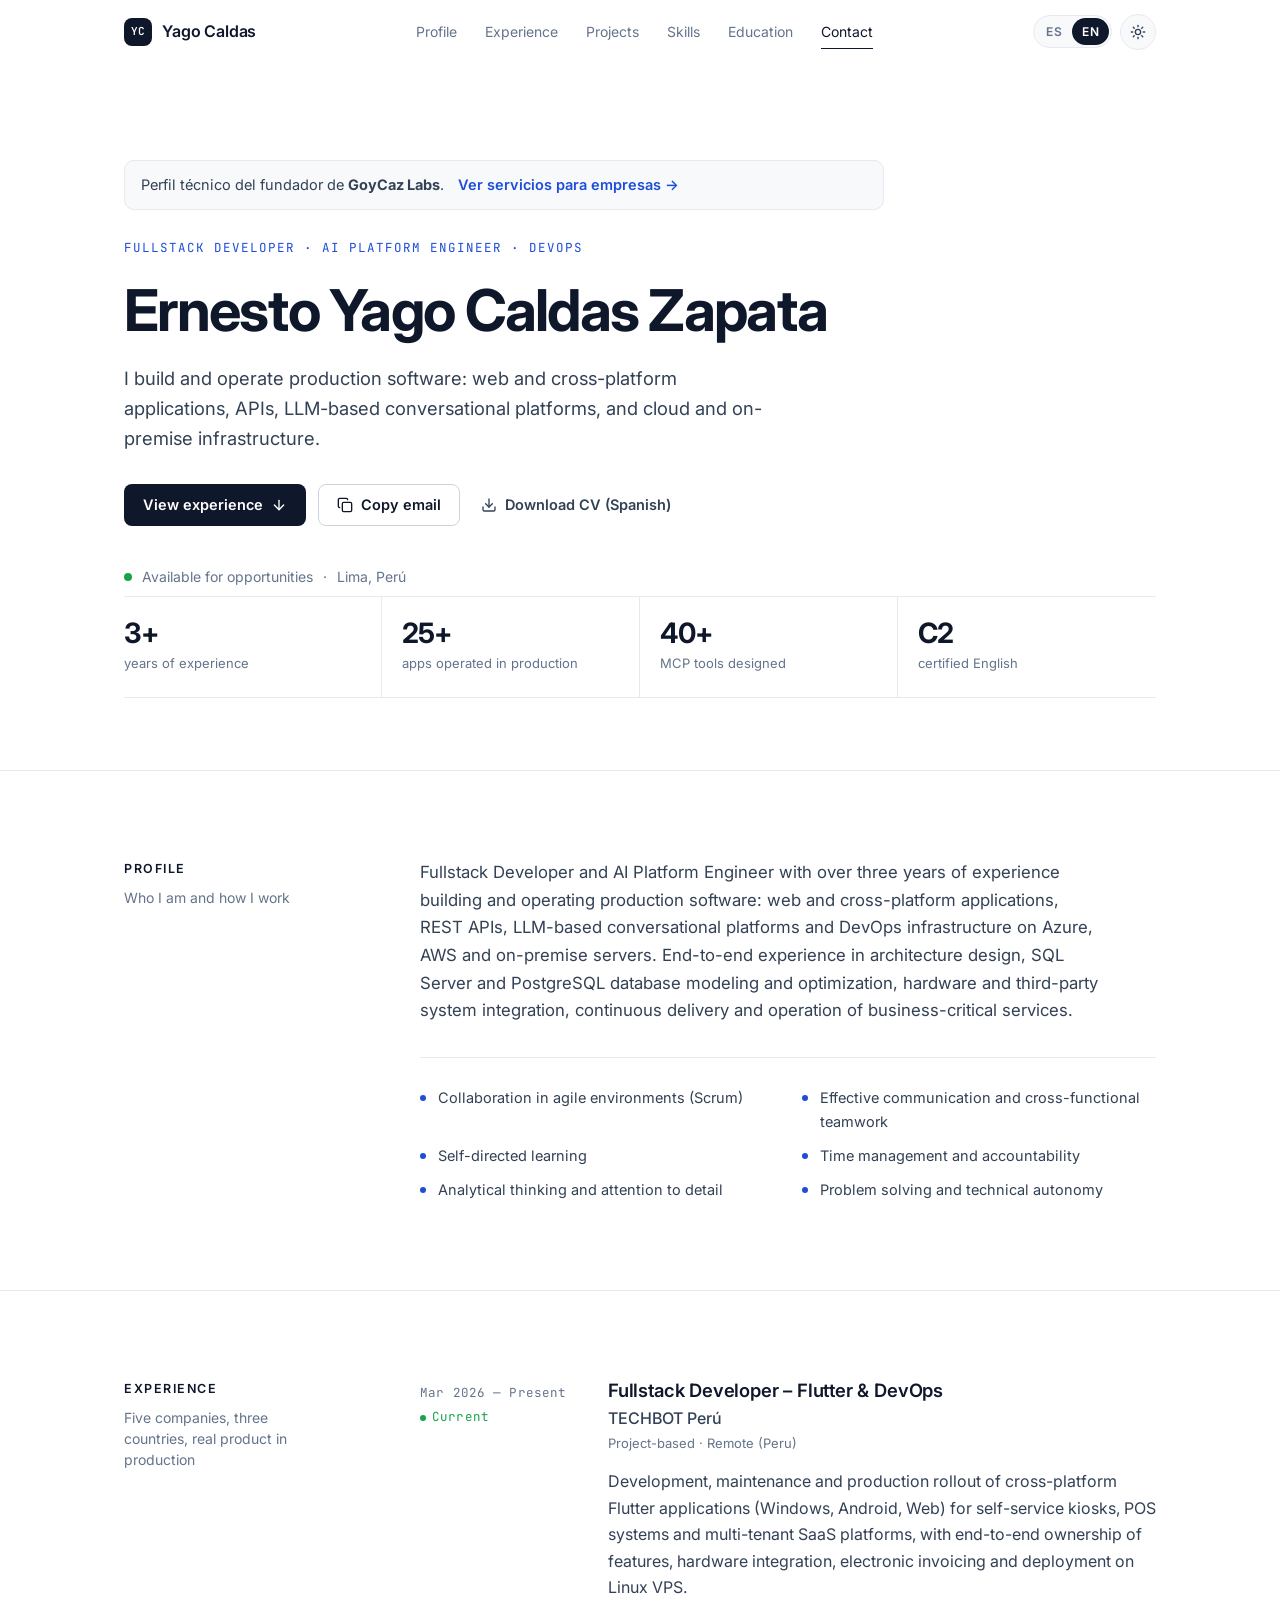
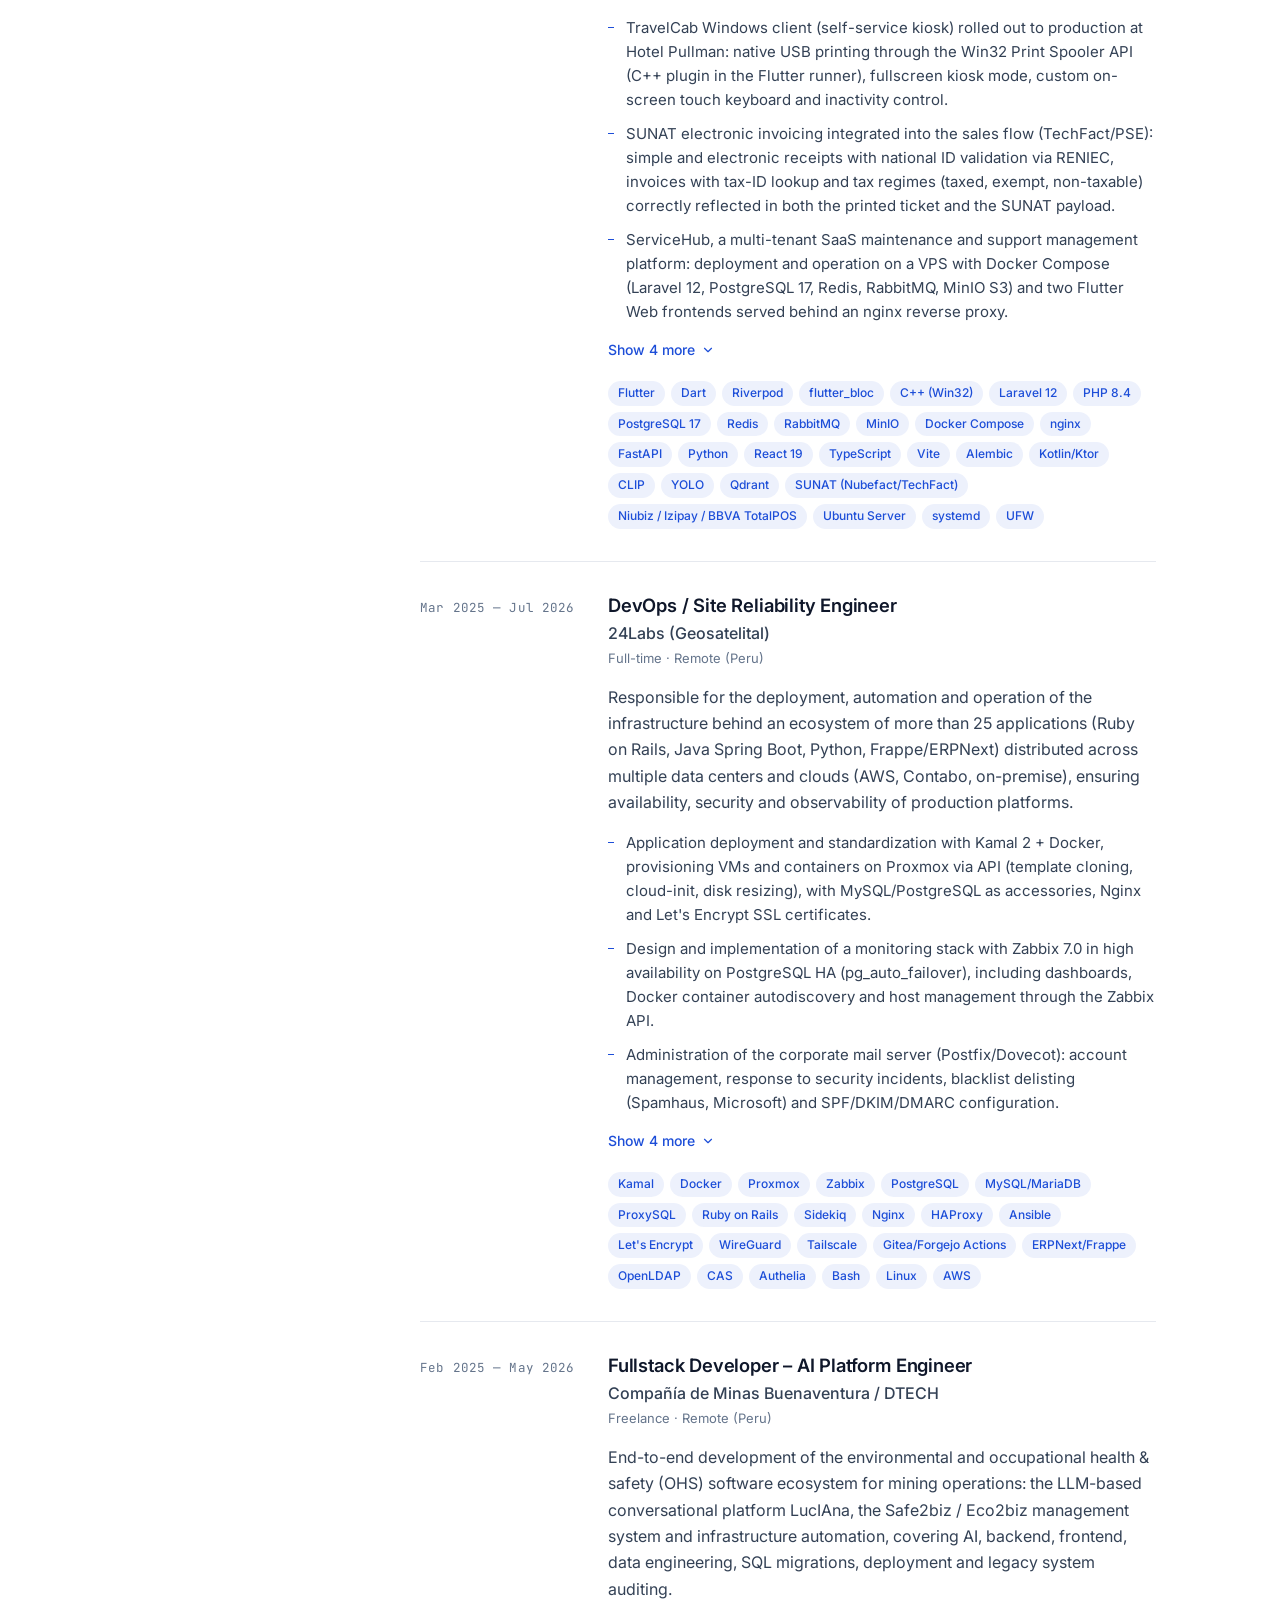
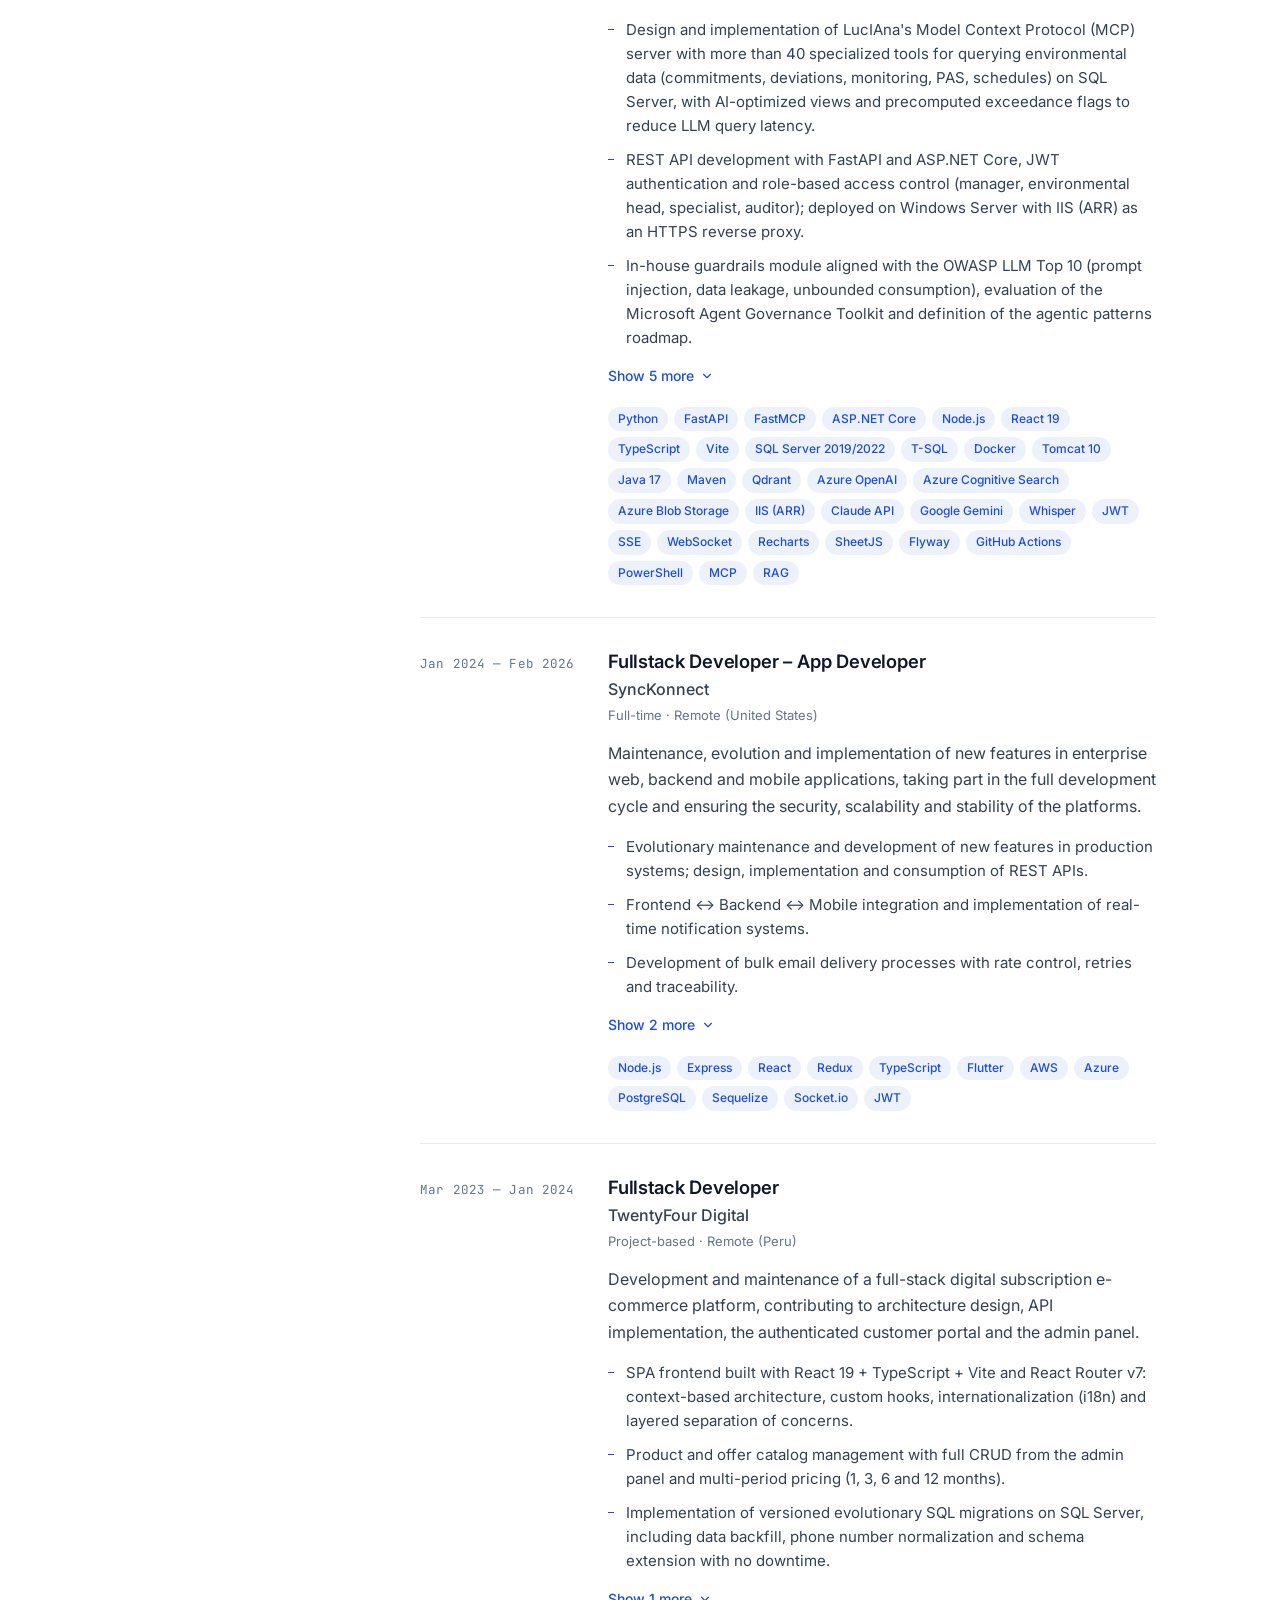
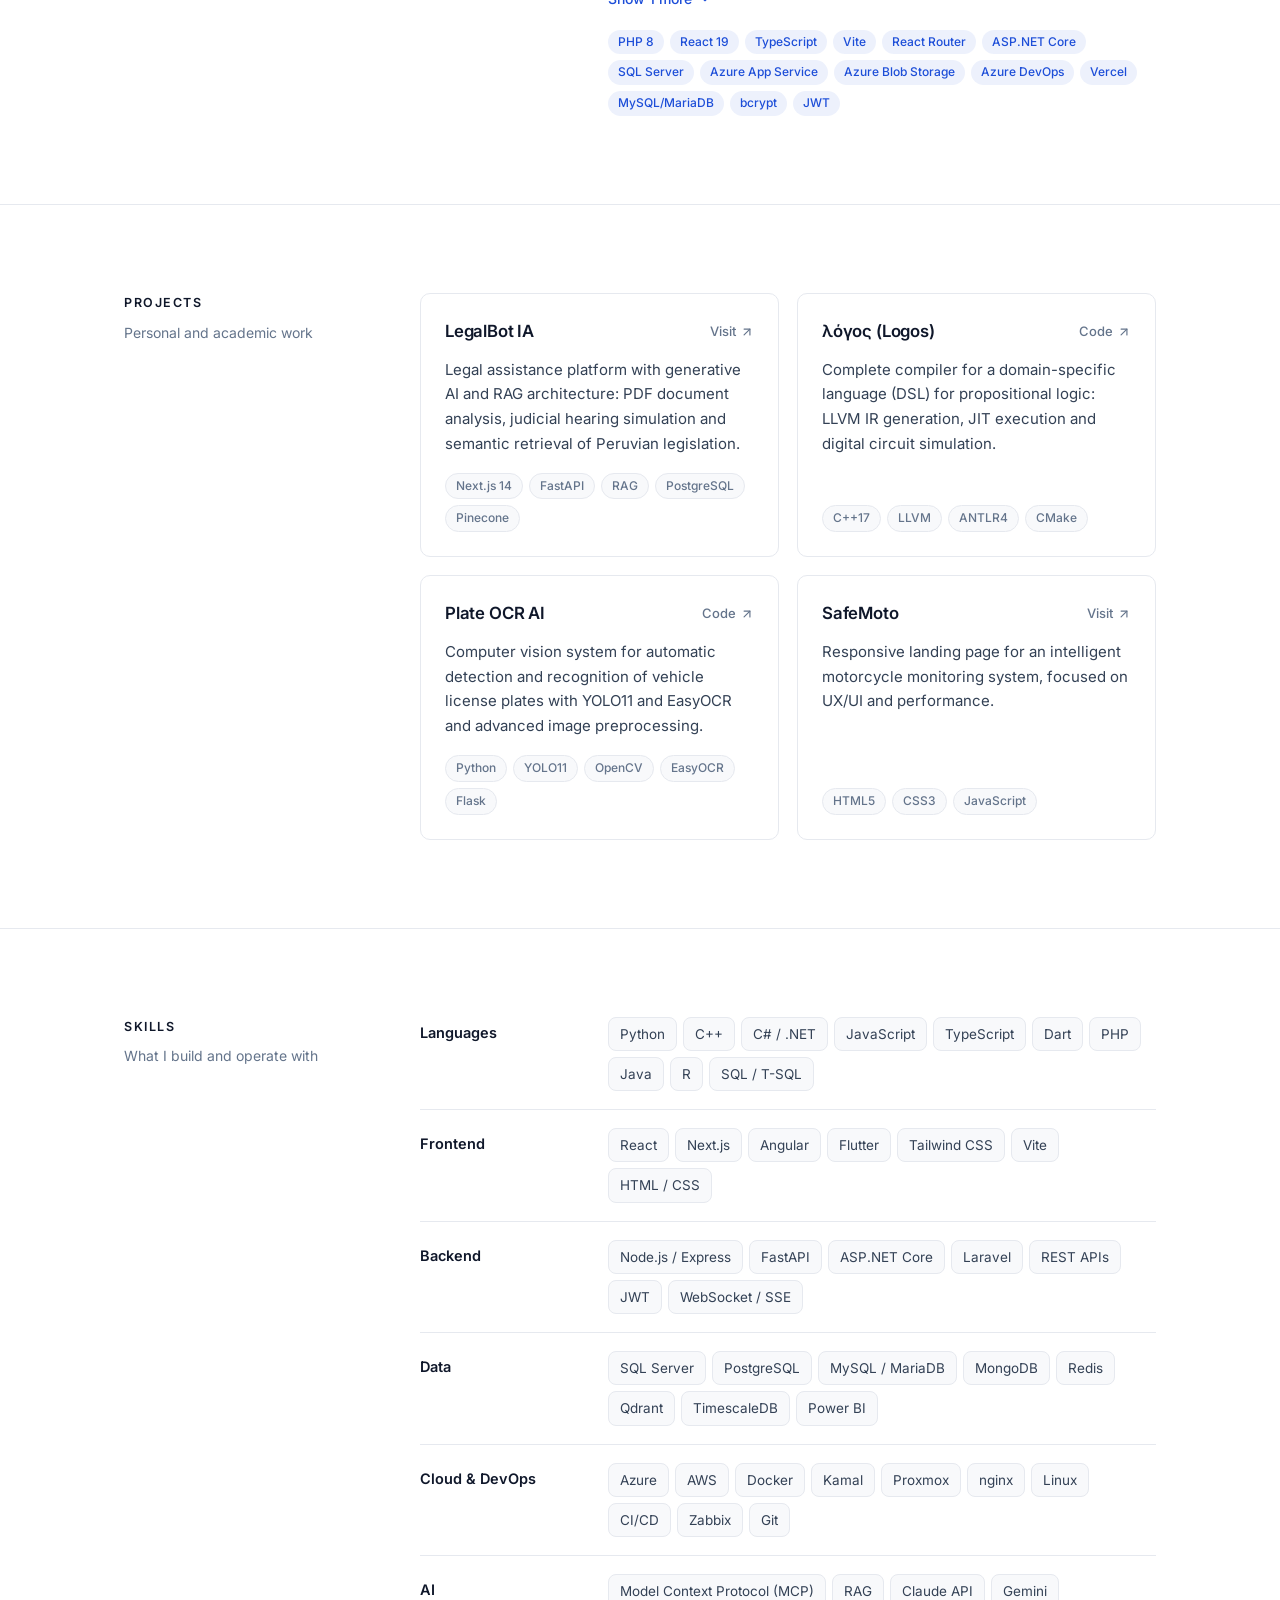
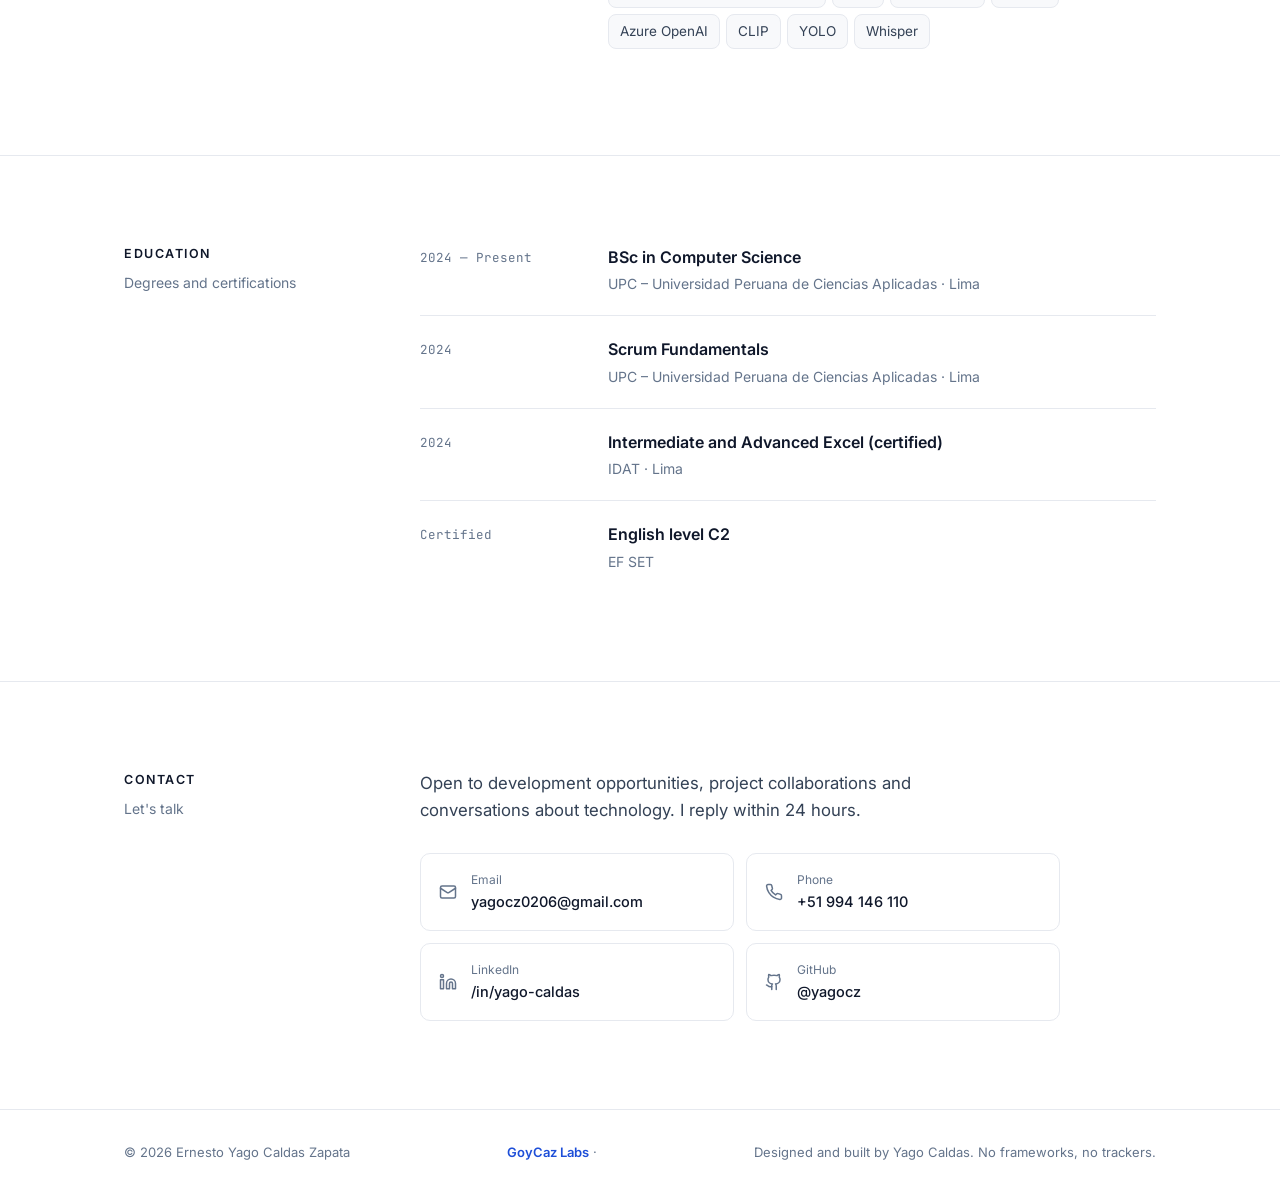
==== perfil.html @ 988571de "Landing comercial de GoyCaz Labs; el portfolio pasa a perfil.html La home ahora vende los servicios " ====
<!DOCTYPE html>
<html lang="es" data-theme="light">
<head>
  <meta charset="UTF-8">
  <meta name="viewport" content="width=device-width, initial-scale=1.0">
  <title>Yago Caldas — Fullstack Developer · AI Platform Engineer · DevOps</title>
  <meta name="description" content="Fullstack Developer, AI Platform Engineer y DevOps en Lima, Perú. Más de tres años construyendo y operando software en producción: web, móvil, APIs, plataformas con LLMs e infraestructura.">
  <meta name="author" content="Ernesto Yago Caldas Zapata">
  <meta name="theme-color" content="#ffffff">
  <meta property="og:type" content="profile">
  <meta property="og:title" content="Yago Caldas — Fullstack Developer · AI Platform Engineer · DevOps">
  <meta property="og:description" content="Fullstack Developer, AI Platform Engineer y DevOps en Lima, Perú. Más de tres años construyendo y operando software en producción.">
  <meta property="og:url" content="https://yagocz.github.io/Portfolio/perfil.html">
  <meta property="og:locale" content="es_PE">
  <meta property="og:locale:alternate" content="en_US">
  <meta name="twitter:card" content="summary">
  <link rel="canonical" href="https://yagocz.github.io/Portfolio/perfil.html">
  <link rel="icon" href="data:image/svg+xml,%3Csvg xmlns='http://www.w3.org/2000/svg' viewBox='0 0 64 64'%3E%3Crect width='64' height='64' rx='14' fill='%230f172a'/%3E%3Ctext x='32' y='41' text-anchor='middle' font-family='Inter,system-ui,sans-serif' font-size='26' font-weight='700' fill='%23fff'%3EYC%3C/text%3E%3C/svg%3E">

  <!-- Evita flash de tema incorrecto antes de que cargue el JS -->
  <script>
    (function () {
      try {
        var t = localStorage.getItem('theme') || (matchMedia('(prefers-color-scheme: dark)').matches ? 'dark' : 'light');
        document.documentElement.setAttribute('data-theme', t);
      } catch (e) {}
    })();
  </script>

  <link rel="preconnect" href="https://fonts.googleapis.com">
  <link rel="preconnect" href="https://fonts.gstatic.com" crossorigin>
  <link href="https://fonts.googleapis.com/css2?family=Inter:wght@400;500;600;700&family=JetBrains+Mono:wght@400;500&display=swap" rel="stylesheet">
  <link rel="stylesheet" href="assets/css/styles.css">

  <script type="application/ld+json">
  {
    "@context": "https://schema.org",
    "@type": "Person",
    "name": "Ernesto Yago Caldas Zapata",
    "alternateName": "Yago Caldas",
    "jobTitle": "Fullstack Developer · AI Platform Engineer · DevOps",
    "email": "mailto:yagocz0206@gmail.com",
    "telephone": "+51994146110",
    "url": "https://yagocz.github.io/Portfolio/perfil.html",
    "address": { "@type": "PostalAddress", "addressLocality": "Lima", "addressCountry": "PE" },
    "alumniOf": { "@type": "CollegeOrUniversity", "name": "Universidad Peruana de Ciencias Aplicadas" },
    "sameAs": ["https://github.com/yagocz", "https://www.linkedin.com/in/yago-caldas/"],
    "knowsLanguage": ["es", "en"]
  }
  </script>
  <style>
    .owner-note {
      display: flex; flex-wrap: wrap; align-items: center; gap: 8px 14px;
      padding: 12px 16px; margin-bottom: 28px;
      border: 1px solid var(--border); border-radius: 10px; background: var(--bg-soft);
      font-size: 14.5px; color: var(--text-2);
    }
    .owner-note a { color: var(--accent); font-weight: 600; }
    .owner-note a:hover { text-decoration: underline; }
  </style>
</head>
<body>
  <a class="skip-link" href="#main">Ir al contenido</a>

  <header class="header">
    <div class="container">
      <a class="brand" href="index.html" aria-label="Volver a GoyCaz Labs">
        <span class="brand-mark" aria-hidden="true">YC</span>
        <span>Yago Caldas</span>
      </a>

      <nav class="nav" aria-label="Principal">
        <a href="#perfil" data-i18n="nav.profile">Perfil</a>
        <a href="#experiencia" data-i18n="nav.experience">Experiencia</a>
        <a href="#proyectos" data-i18n="nav.projects">Proyectos</a>
        <a href="#skills" data-i18n="nav.skills">Skills</a>
        <a href="#educacion" data-i18n="nav.education">Educación</a>
        <a href="#contacto" data-i18n="nav.contact">Contacto</a>
      </nav>

      <div class="controls">
        <div class="seg" role="group" aria-label="Idioma / Language">
          <button type="button" data-action="lang" data-lang="es" aria-pressed="true">ES</button>
          <button type="button" data-action="lang" data-lang="en" aria-pressed="false">EN</button>
        </div>
        <button type="button" class="icon-btn" data-action="theme" data-i18n-aria="ui.toggleTheme" aria-label="Cambiar tema">
          <svg class="sun" viewBox="0 0 24 24" fill="none" stroke="currentColor" stroke-width="2" stroke-linecap="round" stroke-linejoin="round"><circle cx="12" cy="12" r="4"/><path d="M12 2v2"/><path d="M12 20v2"/><path d="m4.93 4.93 1.41 1.41"/><path d="m17.66 17.66 1.41 1.41"/><path d="M2 12h2"/><path d="M20 12h2"/><path d="m6.34 17.66-1.41 1.41"/><path d="m19.07 4.93-1.41 1.41"/></svg>
          <svg class="moon" viewBox="0 0 24 24" fill="none" stroke="currentColor" stroke-width="2" stroke-linecap="round" stroke-linejoin="round"><path d="M12 3a6 6 0 0 0 9 9 9 9 0 1 1-9-9Z"/></svg>
        </button>
        <button type="button" class="icon-btn menu-btn" aria-expanded="false" aria-controls="mobile-nav" data-i18n-aria="ui.openMenu" aria-label="Abrir menú">
          <svg viewBox="0 0 24 24" fill="none" stroke="currentColor" stroke-width="2" stroke-linecap="round" stroke-linejoin="round"><path d="M4 6h16"/><path d="M4 12h16"/><path d="M4 18h16"/></svg>
        </button>
      </div>
    </div>
    <nav class="mobile-nav" id="mobile-nav" aria-label="Móvil">
      <a href="#perfil" data-i18n="nav.profile">Perfil</a>
      <a href="#experiencia" data-i18n="nav.experience">Experiencia</a>
      <a href="#proyectos" data-i18n="nav.projects">Proyectos</a>
      <a href="#skills" data-i18n="nav.skills">Skills</a>
      <a href="#educacion" data-i18n="nav.education">Educación</a>
      <a href="#contacto" data-i18n="nav.contact">Contacto</a>
    </nav>
  </header>

  <main id="main">
    <section class="hero" id="top">
      <div class="container">
        <div class="hero-inner">
        <div class="owner-note">
          <span>Perfil técnico del fundador de <strong>GoyCaz Labs</strong>.</span>
          <a href="index.html">Ver servicios para empresas &rarr;</a>
        </div>
          <div class="eyebrow rise" data-i18n="hero.eyebrow">Fullstack Developer · AI Platform Engineer · DevOps</div>
          <h1 class="rise">Ernesto Yago Caldas Zapata</h1>
          <p class="lead rise" data-i18n="hero.lead"></p>
          <div class="print-contact">Lima, Perú · +51 994 146 110 · yagocz0206@gmail.com · linkedin.com/in/yago-caldas · github.com/yagocz</div>
          <div class="hero-actions rise">
            <a class="btn btn-primary" href="#experiencia">
              <span data-i18n="ui.viewExperience">Ver experiencia</span>
              <svg class="arrow" viewBox="0 0 24 24" fill="none" stroke="currentColor" stroke-width="2" stroke-linecap="round" stroke-linejoin="round"><path d="M12 5v14"/><path d="m19 12-7 7-7-7"/></svg>
            </a>
            <button type="button" class="btn btn-outline" data-action="copy-email">
              <svg viewBox="0 0 24 24" fill="none" stroke="currentColor" stroke-width="2" stroke-linecap="round" stroke-linejoin="round"><rect width="14" height="14" x="8" y="8" rx="2"/><path d="M4 16c-1.1 0-2-.9-2-2V4c0-1.1.9-2 2-2h10c1.1 0 2 .9 2 2"/></svg>
              <span data-i18n="ui.copyEmail">Copiar email</span>
            </button>
            <a class="btn btn-ghost" id="cv-link" href="assets/cv/CV-YagoCaldas-ES.pdf" download="CV-YagoCaldas-ES.pdf">
              <svg viewBox="0 0 24 24" fill="none" stroke="currentColor" stroke-width="2" stroke-linecap="round" stroke-linejoin="round"><path d="M12 15V3"/><path d="M21 15v4a2 2 0 0 1-2 2H5a2 2 0 0 1-2-2v-4"/><path d="m7 10 5 5 5-5"/></svg>
              <span data-i18n="ui.downloadCv">Descargar CV</span>
            </a>
          </div>
          <div class="status rise">
            <span class="dot" aria-hidden="true"></span>
            <span data-i18n="ui.available">Disponible para oportunidades</span>
            <span aria-hidden="true">·</span>
            <span>Lima, Perú</span>
          </div>
        </div>
        <div class="facts rise" id="facts"></div>
      </div>
    </section>

    <section class="section" id="perfil">
      <div class="container section-grid">
        <div class="section-head reveal">
          <h2 data-i18n="profile.heading">Perfil</h2>
          <p data-i18n="profile.sub"></p>
        </div>
        <div class="reveal" id="profile-body"></div>
      </div>
    </section>

    <section class="section" id="experiencia">
      <div class="container section-grid">
        <div class="section-head reveal">
          <h2 data-i18n="experience.heading">Experiencia</h2>
          <p data-i18n="experience.sub"></p>
        </div>
        <div id="jobs"></div>
      </div>
    </section>

    <section class="section" id="proyectos">
      <div class="container section-grid">
        <div class="section-head reveal">
          <h2 data-i18n="projects.heading">Proyectos</h2>
          <p data-i18n="projects.sub"></p>
        </div>
        <div class="projects" id="projects"></div>
      </div>
    </section>

    <section class="section" id="skills">
      <div class="container section-grid">
        <div class="section-head reveal">
          <h2 data-i18n="skills.heading">Skills</h2>
          <p data-i18n="skills.sub"></p>
        </div>
        <div id="skills-list"></div>
      </div>
    </section>

    <section class="section" id="educacion">
      <div class="container section-grid">
        <div class="section-head reveal">
          <h2 data-i18n="education.heading">Educación</h2>
          <p data-i18n="education.sub"></p>
        </div>
        <div id="education-list"></div>
      </div>
    </section>

    <section class="section" id="contacto">
      <div class="container section-grid">
        <div class="section-head reveal">
          <h2 data-i18n="contact.heading">Contacto</h2>
          <p data-i18n="contact.sub"></p>
        </div>
        <div>
          <p class="contact-body reveal" data-i18n="contact.body"></p>
          <div class="contact-links" id="contact-links"></div>
        </div>
      </div>
    </section>
  </main>

  <footer class="footer">
    <div class="container">
      <span>© <span id="year">2026</span> Ernesto Yago Caldas Zapata</span>
      <span><a href="index.html" style="color:var(--accent);font-weight:600">GoyCaz Labs</a> · </span><span data-i18n="ui.builtWith">Diseñado y construido por Yago Caldas. Sin frameworks, sin trackers.</span>
    </div>
  </footer>

  <script src="assets/js/data.js"></script>
  <script src="assets/js/main.js"></script>
</body>
</html>
---- assets/css/styles.css ----
/* =========================================================
   Yago Caldas — Portfolio
   Clean, corporate, typography-first. Light + dark theme.
   ========================================================= */

:root {
  --font: 'Inter', system-ui, -apple-system, 'Segoe UI', Roboto, sans-serif;
  --mono: 'JetBrains Mono', ui-monospace, SFMono-Regular, Menlo, monospace;

  --bg: #ffffff;
  --bg-soft: #f8f9fb;
  --surface: #ffffff;
  --text: #0f172a;
  --text-2: #334155;
  --muted: #64748b;
  --border: #e6e9ef;
  --border-strong: #cdd3dd;
  --accent: #1d4ed8;
  --accent-hover: #1e40af;
  --accent-soft: rgba(29, 78, 216, 0.08);
  --success: #16a34a;
  --ring: rgba(29, 78, 216, 0.35);
  --shadow: 0 10px 30px rgba(15, 23, 42, 0.06);

  --max: 1080px;
  --gutter: 24px;
  --radius: 10px;
  --header-h: 64px;

  --ease: cubic-bezier(0.2, 0.7, 0.2, 1);
  color-scheme: light;
}

[data-theme="dark"] {
  --bg: #0b0f17;
  --bg-soft: #0f1520;
  --surface: #111826;
  --text: #e8ecf3;
  --text-2: #b5bfcd;
  --muted: #7f8a9b;
  --border: #1d2634;
  --border-strong: #2c3747;
  --accent: #7aa2ff;
  --accent-hover: #9dbaff;
  --accent-soft: rgba(122, 162, 255, 0.12);
  --success: #34d399;
  --ring: rgba(122, 162, 255, 0.45);
  --shadow: 0 10px 30px rgba(0, 0, 0, 0.35);
  color-scheme: dark;
}

/* ---------- Reset ---------- */
*, *::before, *::after { box-sizing: border-box; }
html { -webkit-text-size-adjust: 100%; scroll-behavior: smooth; scroll-padding-top: calc(var(--header-h) + 16px); }
body {
  margin: 0;
  font-family: var(--font);
  font-size: 16px;
  line-height: 1.65;
  color: var(--text);
  background: var(--bg);
  -webkit-font-smoothing: antialiased;
  -moz-osx-font-smoothing: grayscale;
  transition: background-color .3s var(--ease), color .3s var(--ease);
}
h1, h2, h3, h4, p, ul { margin: 0; }
ul { padding: 0; list-style: none; }
a { color: inherit; text-decoration: none; }
button { font: inherit; color: inherit; background: none; border: 0; padding: 0; cursor: pointer; }
svg { display: block; }
:focus-visible { outline: 2px solid var(--ring); outline-offset: 3px; border-radius: 6px; }

.container { max-width: var(--max); margin: 0 auto; padding: 0 var(--gutter); }
.skip-link { position: absolute; left: -999px; top: 8px; background: var(--accent); color: #fff; padding: 8px 12px; border-radius: 6px; z-index: 100; }
.skip-link:focus { left: 8px; }

/* ---------- Header ---------- */
.header {
  position: sticky; top: 0; z-index: 50;
  height: var(--header-h);
  background: color-mix(in srgb, var(--bg) 82%, transparent);
  backdrop-filter: blur(12px);
  -webkit-backdrop-filter: blur(12px);
  border-bottom: 1px solid transparent;
  transition: border-color .3s var(--ease), background-color .3s var(--ease);
}
.header.scrolled { border-bottom-color: var(--border); }
.header .container { height: 100%; display: flex; align-items: center; justify-content: space-between; gap: 24px; }

.brand { display: inline-flex; align-items: center; gap: 10px; font-weight: 600; letter-spacing: -0.01em; }
.brand-mark {
  width: 28px; height: 28px; border-radius: 8px;
  background: var(--text); color: var(--bg);
  display: grid; place-items: center;
  font-family: var(--mono); font-size: 11px; font-weight: 600; letter-spacing: .02em;
  transition: background-color .3s var(--ease), color .3s var(--ease);
}

.nav { display: flex; align-items: center; gap: 28px; }
.nav a { font-size: 14px; color: var(--muted); position: relative; padding: 6px 0; transition: color .2s; }
.nav a::after { content: ''; position: absolute; left: 0; right: 0; bottom: 0; height: 1.5px; background: var(--text); transform: scaleX(0); transform-origin: left; transition: transform .3s var(--ease); }
.nav a:hover, .nav a.active { color: var(--text); }
.nav a:hover::after, .nav a.active::after { transform: scaleX(1); }

.controls { display: flex; align-items: center; gap: 8px; }
.seg { display: inline-flex; border: 1px solid var(--border); border-radius: 999px; padding: 2px; background: var(--bg-soft); }
.seg button { font-size: 12px; font-weight: 600; letter-spacing: .04em; padding: 4px 10px; border-radius: 999px; color: var(--muted); transition: background-color .2s, color .2s; }
.seg button[aria-pressed="true"] { background: var(--text); color: var(--bg); }
.icon-btn {
  width: 36px; height: 36px; border-radius: 999px; display: grid; place-items: center;
  border: 1px solid var(--border); background: var(--bg-soft); color: var(--text-2);
  transition: background-color .2s, border-color .2s, color .2s, transform .2s var(--ease);
}
.icon-btn:hover { border-color: var(--border-strong); color: var(--text); transform: translateY(-1px); }
.icon-btn svg { width: 16px; height: 16px; }
.icon-btn .moon, [data-theme="dark"] .icon-btn .sun { display: none; }
[data-theme="dark"] .icon-btn .moon { display: block; }
.menu-btn { display: none; }

.mobile-nav {
  display: none; position: fixed; inset: var(--header-h) 0 auto 0; z-index: 40;
  background: var(--bg); border-bottom: 1px solid var(--border);
  padding: 8px var(--gutter) 20px;
  box-shadow: var(--shadow);
}
.mobile-nav.open { display: block; animation: drop .25s var(--ease); }
.mobile-nav a { display: block; padding: 12px 0; font-size: 17px; font-weight: 500; border-bottom: 1px solid var(--border); }
.mobile-nav a:last-child { border-bottom: 0; }
@keyframes drop { from { opacity: 0; transform: translateY(-6px); } to { opacity: 1; transform: none; } }

/* ---------- Hero ---------- */
.hero { padding: 96px 0 72px; }
.hero-inner { max-width: 760px; }
.eyebrow { font-family: var(--mono); font-size: 12.5px; letter-spacing: .08em; text-transform: uppercase; color: var(--accent); margin-bottom: 20px; }
.hero h1 {
  font-size: clamp(2.2rem, 5.2vw, 3.6rem);
  font-weight: 700; line-height: 1.08; letter-spacing: -0.03em;
  margin-bottom: 22px;
}
.lead { font-size: 1.15rem; color: var(--text-2); max-width: 640px; margin-bottom: 30px; }
.hero-actions { display: flex; flex-wrap: wrap; gap: 12px; align-items: center; margin-bottom: 36px; }

.btn {
  display: inline-flex; align-items: center; gap: 8px;
  height: 42px; padding: 0 18px; border-radius: 8px;
  font-size: 14.5px; font-weight: 600; white-space: nowrap;
  border: 1px solid transparent;
  transition: background-color .2s, border-color .2s, color .2s, transform .2s var(--ease), box-shadow .2s;
}
.btn svg { width: 16px; height: 16px; }
.btn-primary { background: var(--text); color: var(--bg); }
.btn-primary:hover { transform: translateY(-1px); box-shadow: 0 6px 18px rgba(15, 23, 42, 0.18); }
.btn-outline { border-color: var(--border-strong); color: var(--text); background: transparent; }
.btn-outline:hover { background: var(--bg-soft); border-color: var(--text-2); }
.btn-ghost { color: var(--text-2); padding: 0 8px; }
.btn-ghost:hover { color: var(--text); }
.btn-primary .arrow { transition: transform .25s var(--ease); }
.btn-primary:hover .arrow { transform: translateY(2px); }
.btn.copied { border-color: var(--success); color: var(--success); }

.status { display: inline-flex; align-items: center; gap: 10px; font-size: 14px; color: var(--muted); }
.dot { width: 8px; height: 8px; border-radius: 50%; background: var(--success); position: relative; }
.dot::after { content: ''; position: absolute; inset: -4px; border-radius: 50%; border: 2px solid var(--success); opacity: 0; animation: pulse 2s ease-out infinite; }
@keyframes pulse { 0% { transform: scale(.6); opacity: .8; } 100% { transform: scale(1.4); opacity: 0; } }

.facts { display: grid; grid-template-columns: repeat(4, 1fr); border-top: 1px solid var(--border); border-bottom: 1px solid var(--border); margin-top: 8px; }
.fact { padding: 22px 20px 22px 0; border-right: 1px solid var(--border); }
.fact:not(:first-child) { padding-left: 20px; }
.fact:last-child { border-right: 0; }
.fact-value { font-size: 1.75rem; font-weight: 700; letter-spacing: -0.03em; line-height: 1; margin-bottom: 6px; }
.fact-label { font-size: 13px; color: var(--muted); }

/* hero load animation */
.hero .rise { opacity: 0; transform: translateY(14px); animation: rise .7s var(--ease) forwards; }
.hero .rise:nth-child(1) { animation-delay: .05s; }
.hero .rise:nth-child(2) { animation-delay: .15s; }
.hero .rise:nth-child(3) { animation-delay: .25s; }
.hero .rise:nth-child(4) { animation-delay: .35s; }
.hero .rise:nth-child(5) { animation-delay: .45s; }
.hero .facts.rise { animation-delay: .55s; }
@keyframes rise { to { opacity: 1; transform: none; } }

/* ---------- Sections ---------- */
.section { padding: 88px 0; border-top: 1px solid var(--border); }
.section-grid { display: grid; grid-template-columns: 240px minmax(0, 1fr); gap: 56px; align-items: start; }
.section-head { position: sticky; top: calc(var(--header-h) + 24px); }
.section-head h2 { font-size: 12.5px; font-weight: 600; letter-spacing: .12em; text-transform: uppercase; color: var(--text); margin-bottom: 8px; }
.section-head p { font-size: 14px; color: var(--muted); line-height: 1.5; max-width: 200px; }

/* Profile */
.prose { font-size: 1.05rem; color: var(--text-2); max-width: 680px; }
.prose p + p { margin-top: 16px; }
.soft-list { display: grid; grid-template-columns: 1fr 1fr; gap: 10px 28px; margin-top: 32px; padding-top: 28px; border-top: 1px solid var(--border); }
.soft-list li { font-size: 14.5px; color: var(--text-2); padding-left: 18px; position: relative; }
.soft-list li::before { content: ''; position: absolute; left: 0; top: .65em; width: 6px; height: 6px; border-radius: 50%; background: var(--accent); }

/* Experience */
.job { display: grid; grid-template-columns: 160px minmax(0, 1fr); gap: 28px; padding: 32px 0; border-bottom: 1px solid var(--border); }
.job:first-child { padding-top: 0; }
.job:last-child { border-bottom: 0; padding-bottom: 0; }
.job-when { font-family: var(--mono); font-size: 12.5px; color: var(--muted); letter-spacing: .01em; padding-top: 5px; line-height: 1.5; }
.job-when .now { display: inline-flex; align-items: center; gap: 6px; color: var(--success); margin-top: 6px; }
.job-when .now::before { content: ''; width: 6px; height: 6px; border-radius: 50%; background: var(--success); }
.job-role { font-size: 1.15rem; font-weight: 600; letter-spacing: -0.01em; line-height: 1.3; }
.job-company { color: var(--text-2); font-weight: 500; margin-top: 2px; }
.job-type { font-size: 13px; color: var(--muted); margin-top: 2px; }
.job-summary { color: var(--text-2); margin-top: 14px; }
.job-bullets { margin-top: 16px; display: grid; gap: 10px; }
.job-bullets li { position: relative; padding-left: 18px; color: var(--text-2); font-size: 15px; line-height: 1.6; }
.job-bullets li::before { content: ''; position: absolute; left: 0; top: .7em; width: 6px; height: 1.5px; background: var(--accent); }
.job-bullets li[hidden] { display: none; }
.job-more { display: inline-flex; align-items: center; gap: 6px; margin-top: 14px; font-size: 14px; font-weight: 500; color: var(--accent); }
.job-more:hover { color: var(--accent-hover); }
.job-more svg { width: 14px; height: 14px; transition: transform .25s var(--ease); }
.job-more[aria-expanded="true"] svg { transform: rotate(180deg); }
.tags { display: flex; flex-wrap: wrap; gap: 6px; margin-top: 18px; }
.tag { font-size: 12px; font-weight: 500; padding: 4px 10px; border-radius: 999px; background: var(--accent-soft); color: var(--accent); line-height: 1.4; }

/* Projects */
.projects { display: grid; grid-template-columns: 1fr 1fr; gap: 18px; }
.card {
  display: flex; flex-direction: column; gap: 12px;
  padding: 24px; border: 1px solid var(--border); border-radius: var(--radius); background: var(--surface);
  transition: transform .3s var(--ease), border-color .3s, box-shadow .3s;
}
.card:hover { transform: translateY(-3px); border-color: var(--border-strong); box-shadow: var(--shadow); }
.card-head { display: flex; align-items: center; justify-content: space-between; gap: 12px; }
.card h3 { font-size: 1.05rem; font-weight: 600; letter-spacing: -0.01em; }
.card-link { display: inline-flex; align-items: center; gap: 4px; font-size: 13px; font-weight: 500; color: var(--muted); }
.card-link svg { width: 14px; height: 14px; transition: transform .25s var(--ease); }
.card:hover .card-link { color: var(--text); }
.card:hover .card-link svg { transform: translate(2px, -2px); }
.card p { color: var(--text-2); font-size: 15px; flex: 1; }
.card .tags { margin-top: 4px; }
.card .tag { background: var(--bg-soft); color: var(--muted); border: 1px solid var(--border); }

/* Skills */
.skill-row { display: grid; grid-template-columns: 160px minmax(0, 1fr); gap: 28px; padding: 18px 0; border-bottom: 1px solid var(--border); }
.skill-row:first-child { padding-top: 0; }
.skill-row:last-child { border-bottom: 0; }
.skill-name { font-weight: 600; font-size: 14.5px; padding-top: 4px; }
.skill-items { display: flex; flex-wrap: wrap; gap: 6px; }
.skill-items span { font-size: 13.5px; color: var(--text-2); padding: 5px 11px; border: 1px solid var(--border); border-radius: 8px; background: var(--bg-soft); transition: border-color .2s, color .2s; }
.skill-items span:hover { border-color: var(--border-strong); color: var(--text); }

/* Education */
.edu { display: grid; grid-template-columns: 160px minmax(0, 1fr); gap: 28px; padding: 20px 0; border-bottom: 1px solid var(--border); }
.edu:first-child { padding-top: 0; }
.edu:last-child { border-bottom: 0; }
.edu-when { font-family: var(--mono); font-size: 12.5px; color: var(--muted); padding-top: 4px; }
.edu-title { font-weight: 600; }
.edu-inst { color: var(--muted); font-size: 14px; margin-top: 2px; }

/* Contact */
.contact-body { font-size: 1.05rem; color: var(--text-2); max-width: 600px; margin-bottom: 28px; }
.contact-links { display: grid; grid-template-columns: repeat(2, minmax(0, 1fr)); gap: 12px; max-width: 640px; }
.contact-link {
  display: flex; align-items: center; gap: 14px; padding: 16px 18px;
  border: 1px solid var(--border); border-radius: var(--radius); background: var(--surface);
  transition: transform .25s var(--ease), border-color .25s, box-shadow .25s;
}
.contact-link:hover { transform: translateY(-2px); border-color: var(--border-strong); box-shadow: var(--shadow); }
.contact-link svg { width: 18px; height: 18px; color: var(--muted); flex-shrink: 0; }
.contact-link .l { font-size: 12px; color: var(--muted); }
.contact-link .v { font-size: 14.5px; font-weight: 500; word-break: break-all; }

/* Footer */
.footer { border-top: 1px solid var(--border); padding: 32px 0; font-size: 13px; color: var(--muted); }
.footer .container { display: flex; justify-content: space-between; gap: 16px; flex-wrap: wrap; }

/* ---------- Scroll reveal ---------- */
.reveal { opacity: 0; transform: translateY(16px); transition: opacity .7s var(--ease), transform .7s var(--ease); }
.reveal.in { opacity: 1; transform: none; }

/* ---------- Responsive ---------- */
@media (max-width: 900px) {
  .nav { display: none; }
  .menu-btn { display: grid; }
  .section-grid { grid-template-columns: 1fr; gap: 28px; }
  .section-head { position: static; }
  .section-head p { max-width: none; }
  .projects { grid-template-columns: 1fr; }
}
@media (max-width: 720px) {
  .hero { padding: 64px 0 48px; }
  .section { padding: 64px 0; }
  .facts { grid-template-columns: 1fr 1fr; }
  .fact { border-right: 0; padding: 18px 0; }
  .fact:not(:first-child) { padding-left: 0; }
  .fact:nth-child(odd) { border-right: 1px solid var(--border); padding-right: 16px; }
  .fact:nth-child(even) { padding-left: 16px; }
  .fact:nth-child(-n+2) { border-bottom: 1px solid var(--border); }
  .job, .skill-row, .edu { grid-template-columns: 1fr; gap: 8px; }
  .job-when, .edu-when { padding-top: 0; }
  .soft-list { grid-template-columns: 1fr; }
  .contact-links { grid-template-columns: 1fr; }
  .footer .container { flex-direction: column; }
}
@media (max-width: 420px) {
  .hero-actions .btn { flex: 1 1 100%; justify-content: center; }
  .seg button { padding: 4px 8px; }
}

/* ---------- Reduced motion ---------- */
@media (prefers-reduced-motion: reduce) {
  html { scroll-behavior: auto; }
  *, *::before, *::after { animation-duration: .001s !important; animation-iteration-count: 1 !important; transition-duration: .001s !important; }
  .hero .rise, .reveal { opacity: 1; transform: none; }
}

/* ---------- Print (Descargar CV) ---------- */
@media print {
  :root, [data-theme="dark"] {
    --bg: #fff; --bg-soft: #fff; --surface: #fff; --text: #000; --text-2: #222; --muted: #555;
    --border: #ddd; --border-strong: #bbb; --accent: #1d4ed8; --accent-soft: #eef2ff; --shadow: none;
  }
  @page { size: A4; margin: 14mm 14mm; }
  body { font-size: 11pt; line-height: 1.45; }
  .header, .mobile-nav, .hero-actions, .status, .job-more, .footer, .skip-link { display: none !important; }
  .container { max-width: none; padding: 0; }
  .hero { padding: 0 0 18pt; }
  .hero h1 { font-size: 22pt; margin-bottom: 8pt; }
  .lead { font-size: 11pt; margin-bottom: 10pt; }
  .facts { margin-top: 0; }
  .fact { padding: 8pt 12pt 8pt 0; }
  .fact-value { font-size: 14pt; }
  .section { padding: 16pt 0; break-inside: auto; }
  .section-grid { grid-template-columns: 1fr; gap: 10pt; }
  .section-head { position: static; }
  .section-head p { display: none; }
  .job, .edu, .skill-row { padding: 10pt 0; break-inside: avoid; grid-template-columns: 120pt 1fr; gap: 12pt; }
  .job-bullets li[hidden] { display: list-item !important; }
  .job-bullets li, .card p { font-size: 10.5pt; }
  .tags { margin-top: 8pt; }
  .tag { border: 1px solid #ccd; background: #fff; color: #333; padding: 1pt 6pt; font-size: 8.5pt; }
  .projects { grid-template-columns: 1fr 1fr; gap: 8pt; }
  .card { padding: 10pt; break-inside: avoid; }
  .reveal, .hero .rise { opacity: 1 !important; transform: none !important; }
  .print-contact { display: block !important; font-size: 10.5pt; color: #333; margin-bottom: 10pt; }
  .contact-links { grid-template-columns: 1fr 1fr; }
  .contact-link { padding: 8pt 10pt; }
  a[href^="http"]::after { content: none; }
}
.print-contact { display: none; }
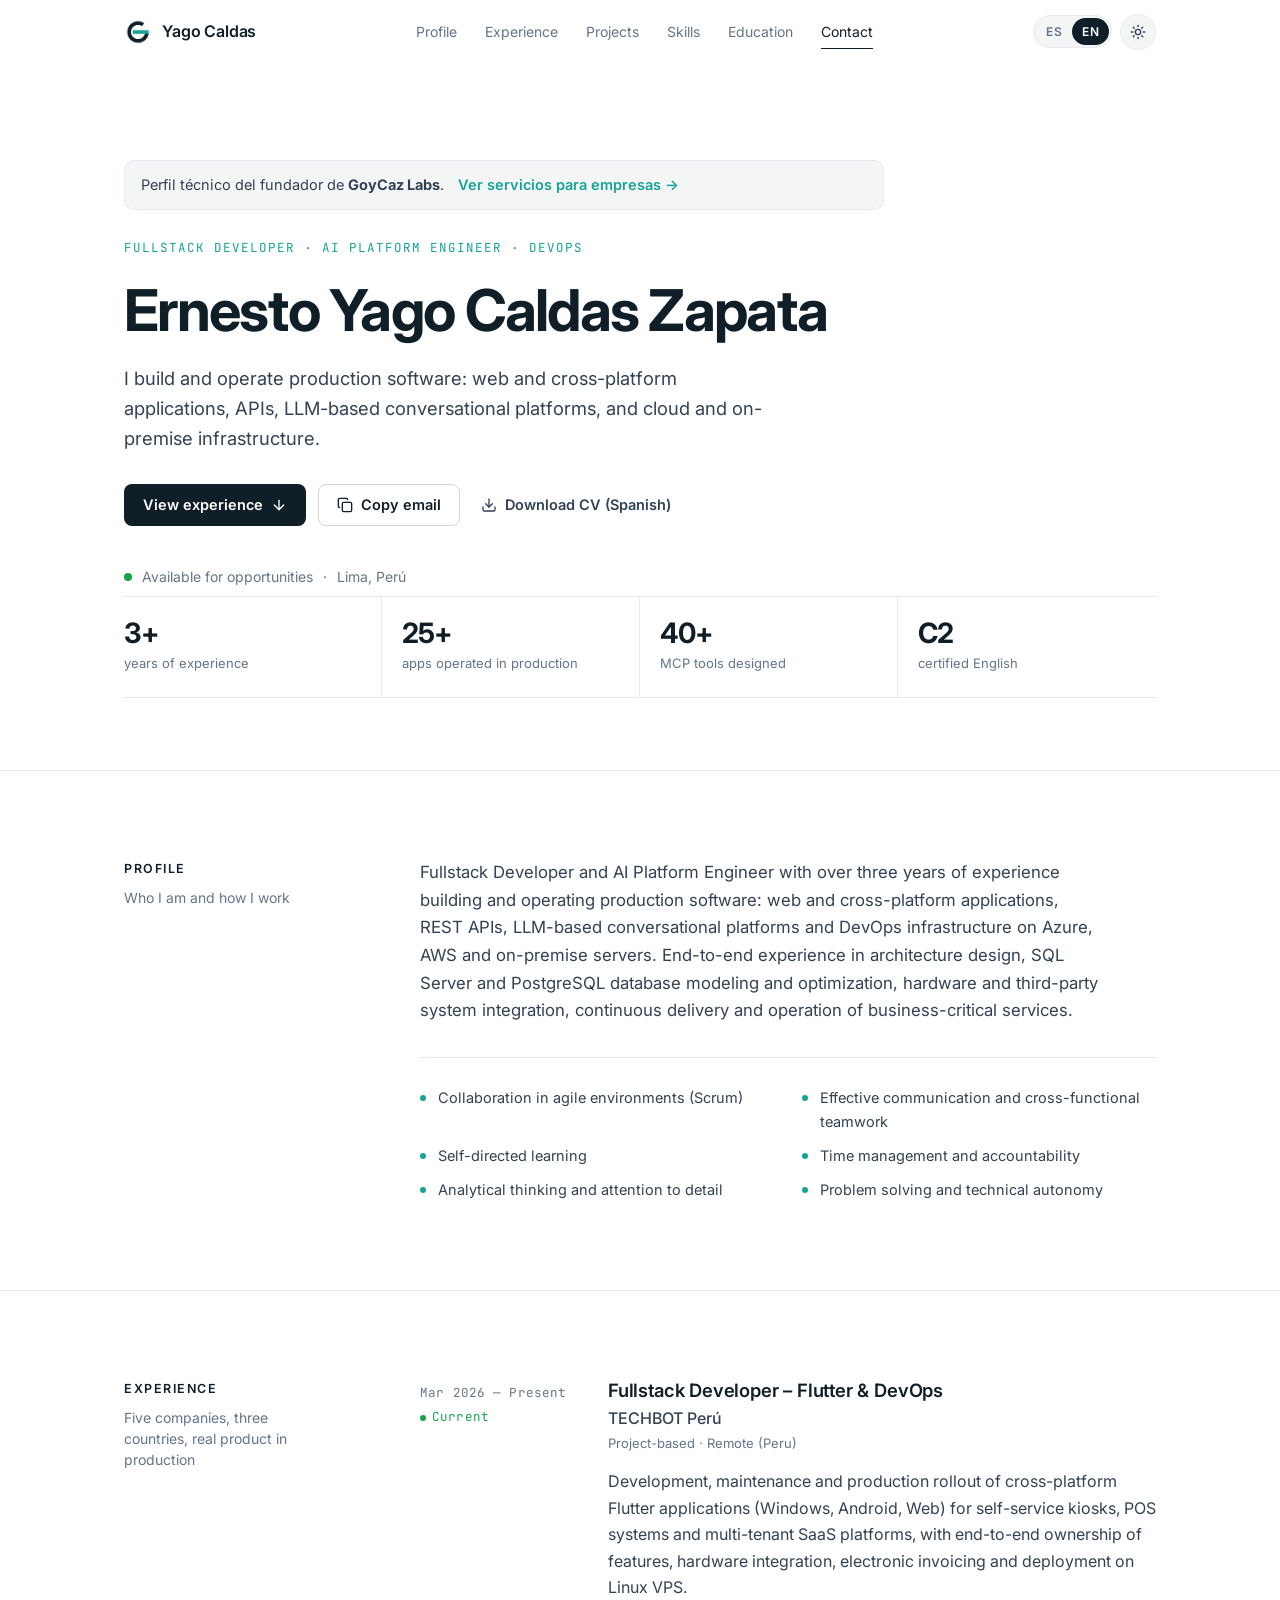
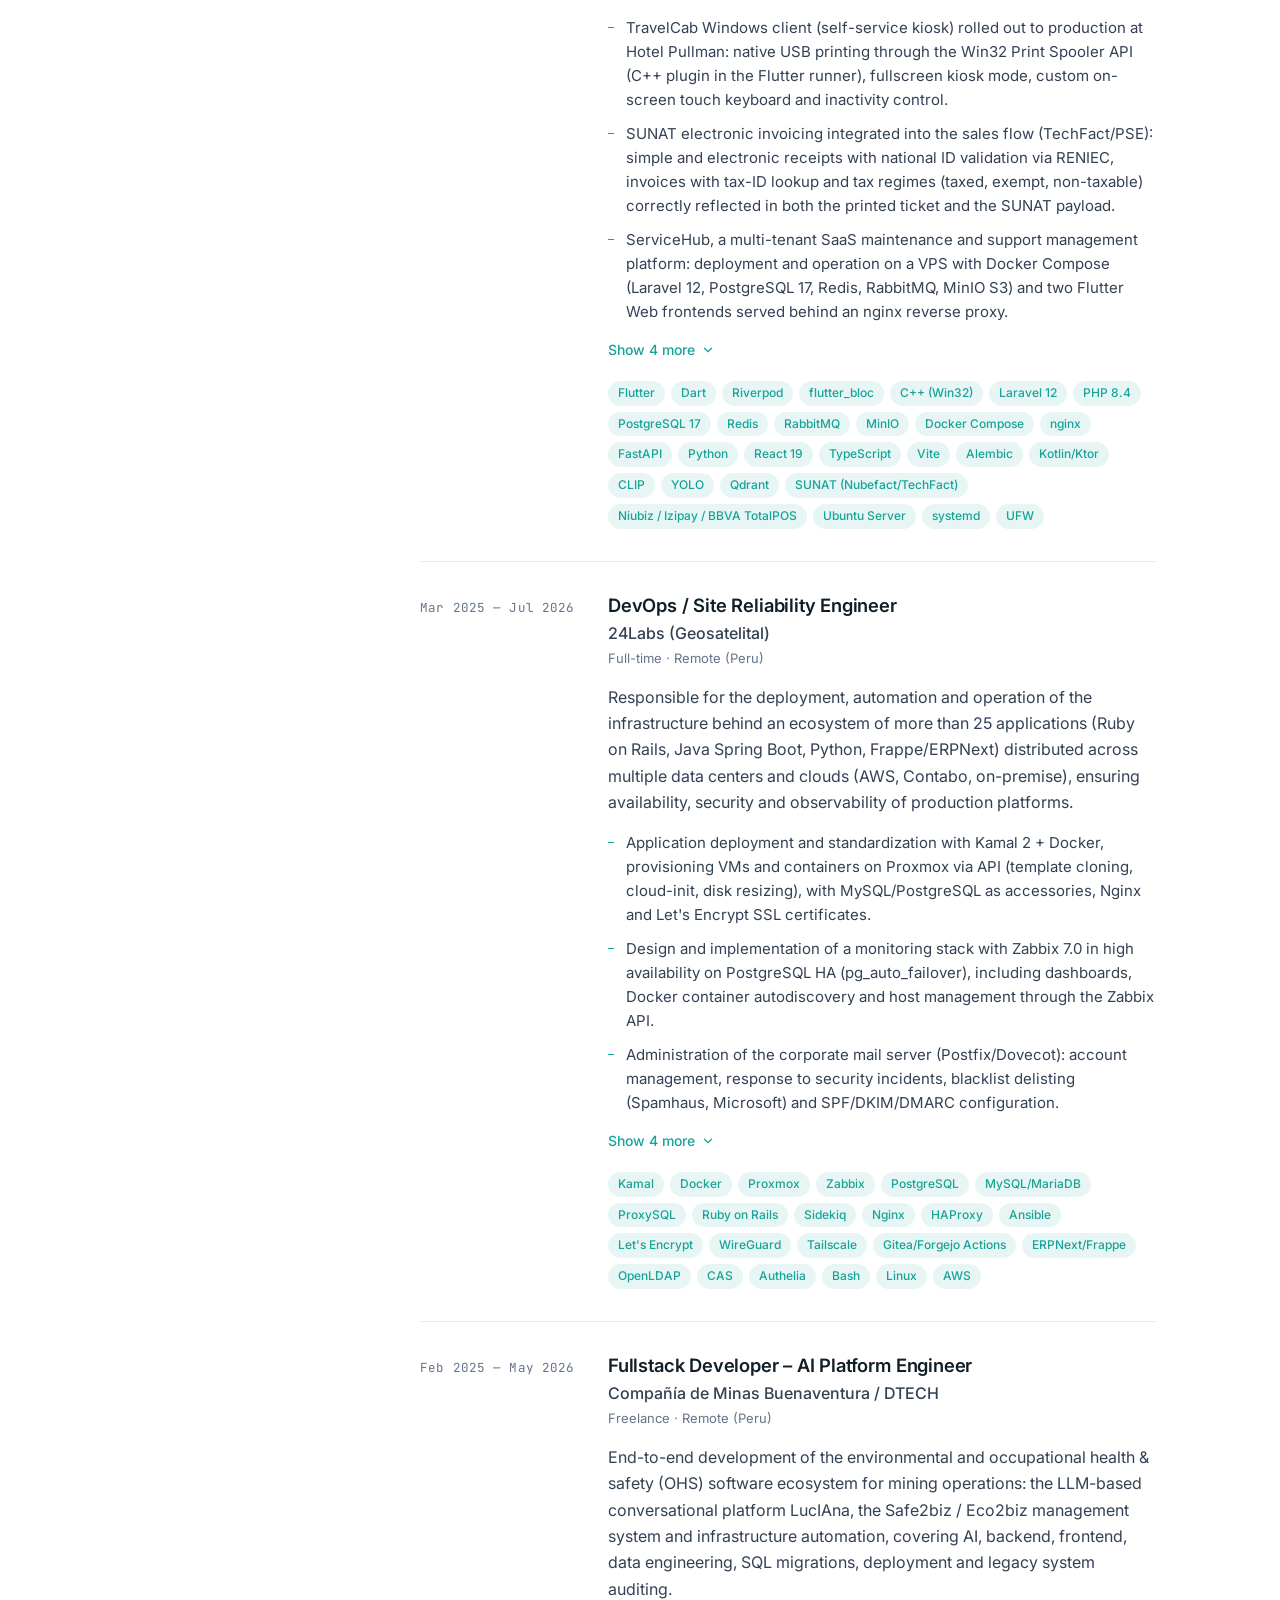
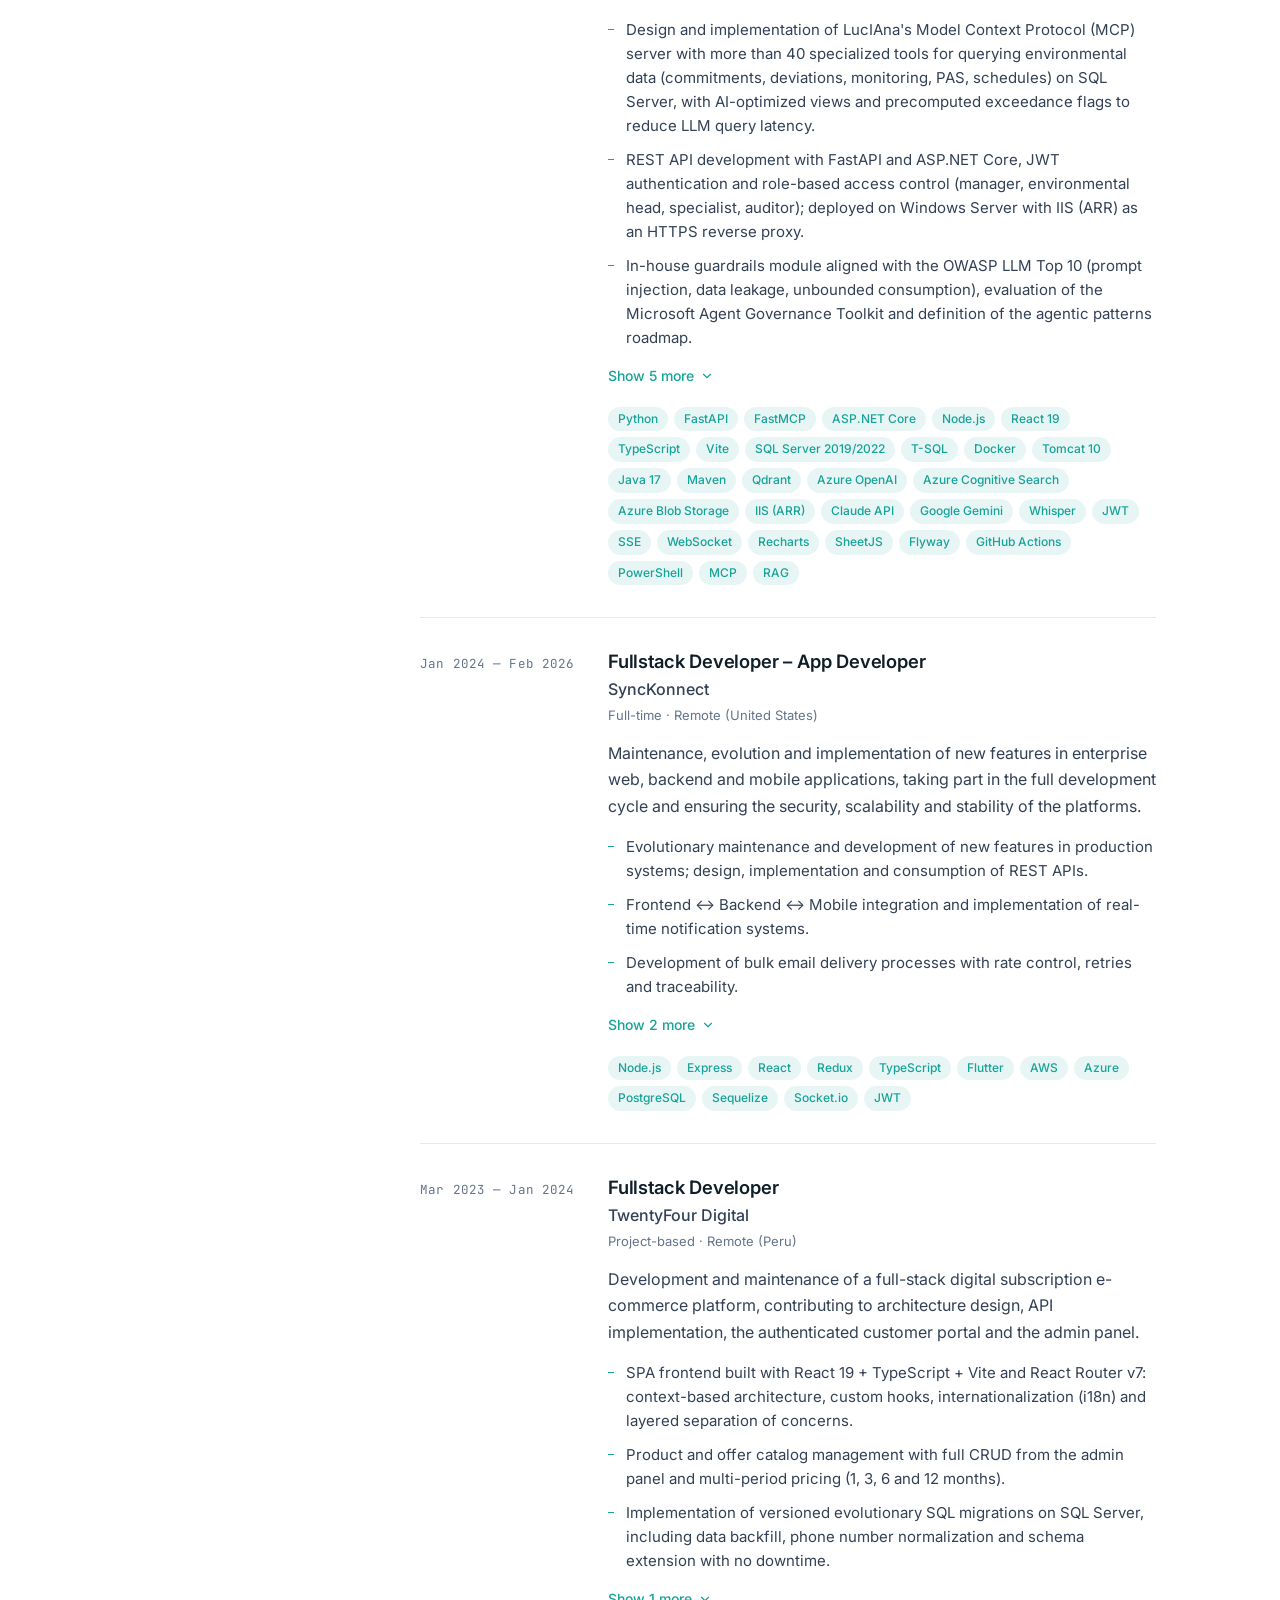
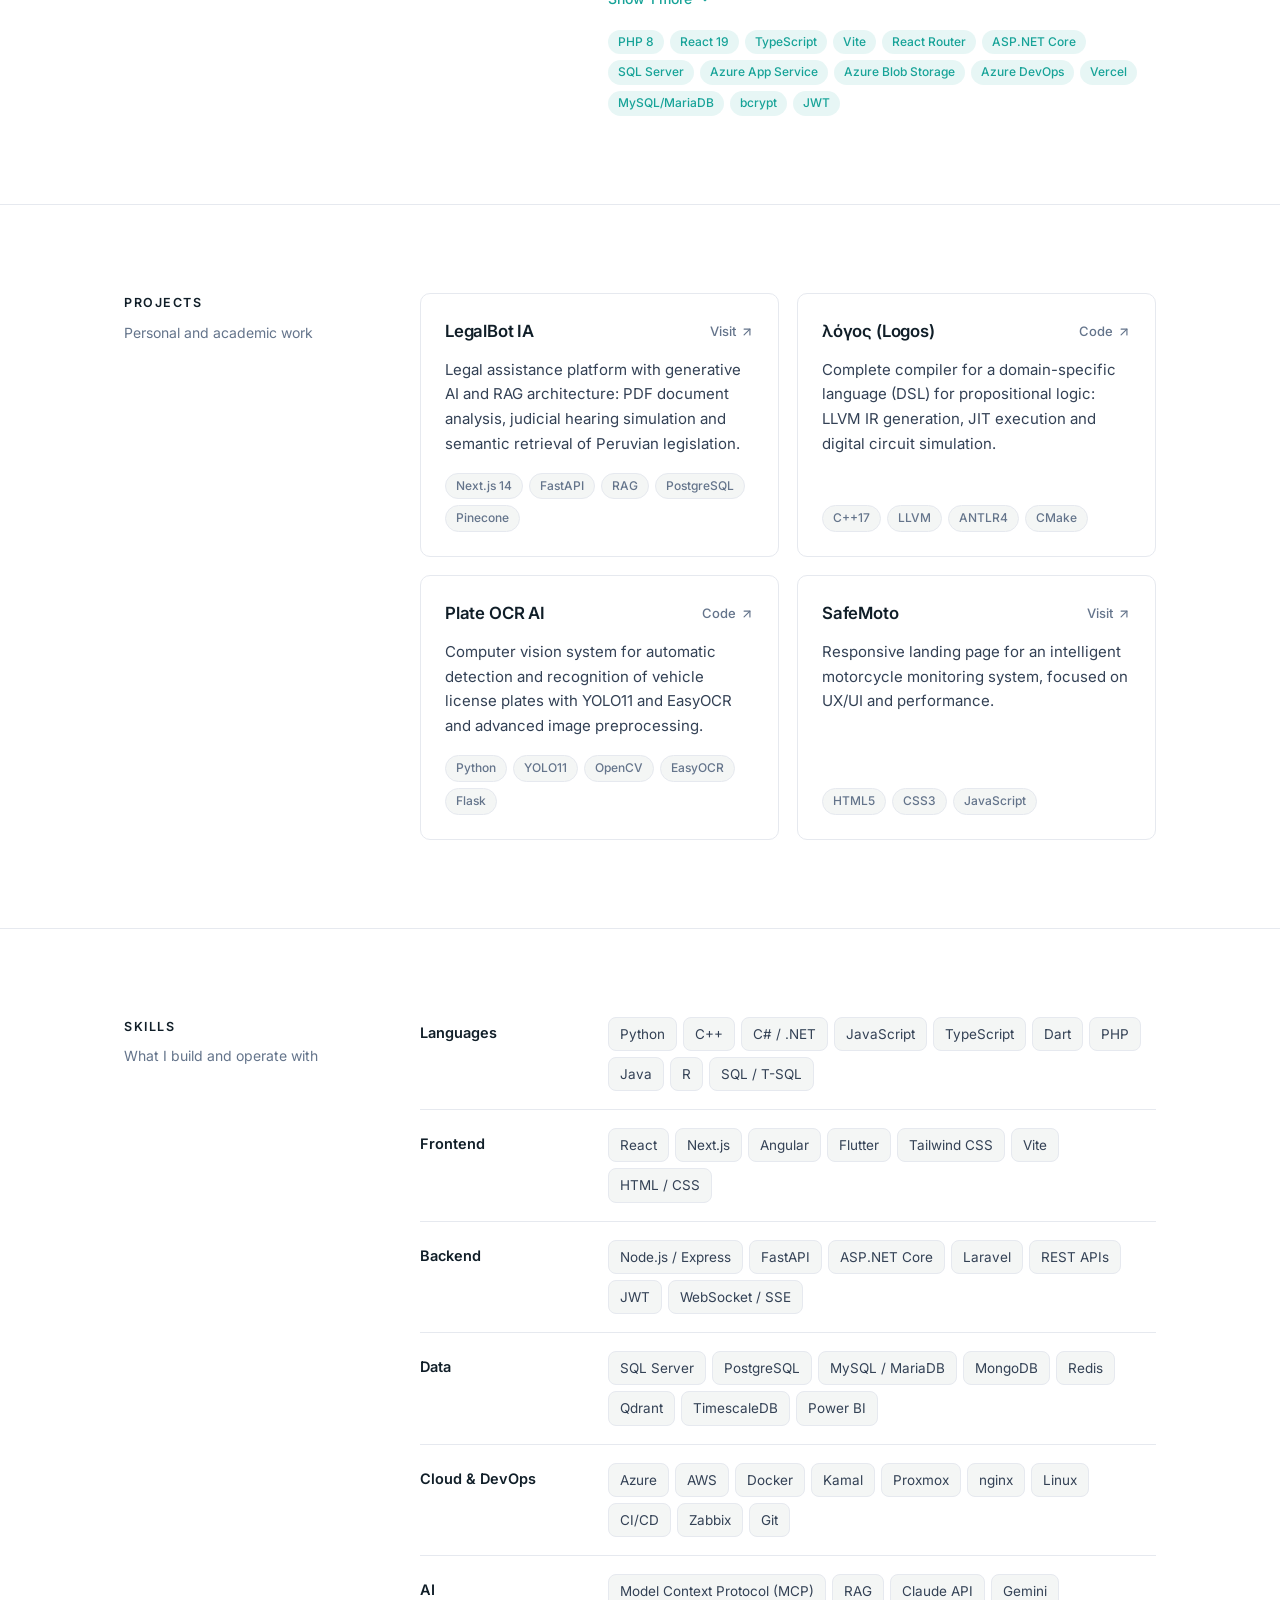
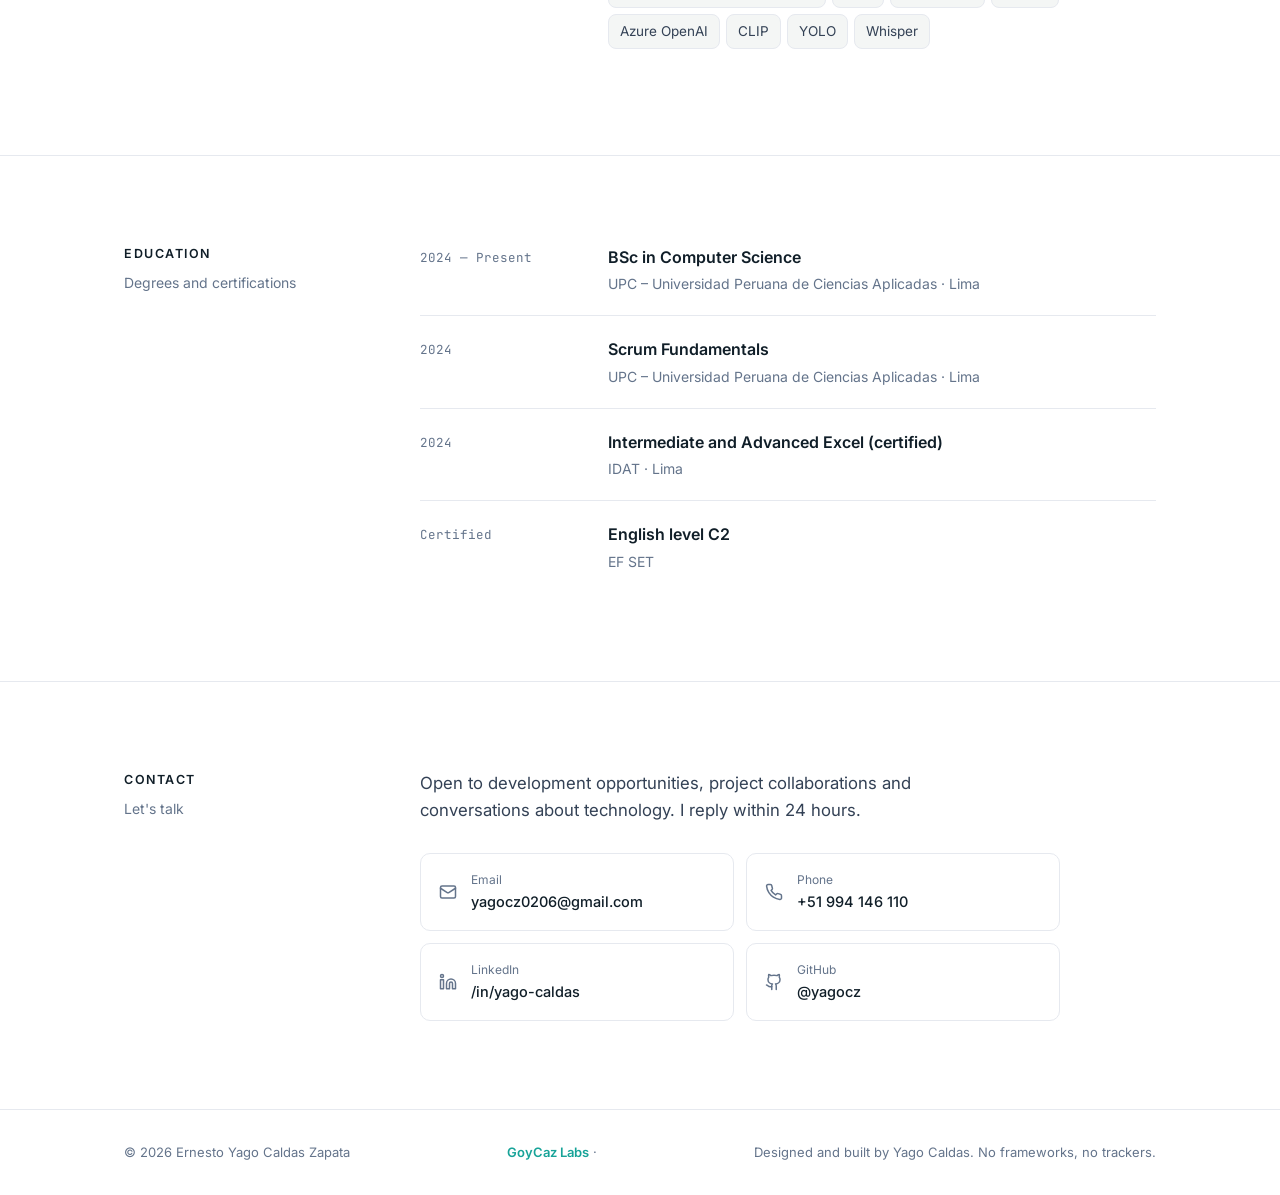
==== commit 29281e78: "Paleta oficial de marca, logos reales y sección de paquetes - Colores de marca en toda la web: tinta" ====
--- a/perfil.html
+++ b/perfil.html
@@ -65,7 +65,7 @@
   <header class="header">
     <div class="container">
       <a class="brand" href="index.html" aria-label="Volver a GoyCaz Labs">
-        <span class="brand-mark" aria-hidden="true">YC</span>
+        <img src="assets/img/goycaz-marca.png" alt="" width="28" height="28" style="border-radius:7px">
         <span>Yago Caldas</span>
       </a>
 
--- a/assets/css/styles.css
+++ b/assets/css/styles.css
@@ -8,18 +8,18 @@
   --mono: 'JetBrains Mono', ui-monospace, SFMono-Regular, Menlo, monospace;
 
   --bg: #ffffff;
-  --bg-soft: #f8f9fb;
+  --bg-soft: #f4f6f5;
   --surface: #ffffff;
-  --text: #0f172a;
+  --text: #101e28;
   --text-2: #334155;
   --muted: #64748b;
   --border: #e6e9ef;
   --border-strong: #cdd3dd;
-  --accent: #1d4ed8;
-  --accent-hover: #1e40af;
-  --accent-soft: rgba(29, 78, 216, 0.08);
+  --accent: #17a398;
+  --accent-hover: #128378;
+  --accent-soft: rgba(23, 163, 152, 0.10);
   --success: #16a34a;
-  --ring: rgba(29, 78, 216, 0.35);
+  --ring: rgba(23, 163, 152, 0.40);
   --shadow: 0 10px 30px rgba(15, 23, 42, 0.06);
 
   --max: 1080px;
@@ -32,19 +32,19 @@
 }
 
 [data-theme="dark"] {
-  --bg: #0b0f17;
-  --bg-soft: #0f1520;
-  --surface: #111826;
+  --bg: #101e28;
+  --bg-soft: #16262f;
+  --surface: #16262f;
   --text: #e8ecf3;
   --text-2: #b5bfcd;
   --muted: #7f8a9b;
-  --border: #1d2634;
-  --border-strong: #2c3747;
-  --accent: #7aa2ff;
-  --accent-hover: #9dbaff;
-  --accent-soft: rgba(122, 162, 255, 0.12);
+  --border: #22343d;
+  --border-strong: #32474f;
+  --accent: #3fc9bd;
+  --accent-hover: #6fdbd1;
+  --accent-soft: rgba(63, 201, 189, 0.14);
   --success: #34d399;
-  --ring: rgba(122, 162, 255, 0.45);
+  --ring: rgba(63, 201, 189, 0.45);
   --shadow: 0 10px 30px rgba(0, 0, 0, 0.35);
   color-scheme: dark;
 }
@@ -312,7 +312,7 @@
 @media print {
   :root, [data-theme="dark"] {
     --bg: #fff; --bg-soft: #fff; --surface: #fff; --text: #000; --text-2: #222; --muted: #555;
-    --border: #ddd; --border-strong: #bbb; --accent: #1d4ed8; --accent-soft: #eef2ff; --shadow: none;
+    --border: #ddd; --border-strong: #bbb; --accent: #17a398; --accent-soft: #e2efee; --shadow: none;
   }
   @page { size: A4; margin: 14mm 14mm; }
   body { font-size: 11pt; line-height: 1.45; }
